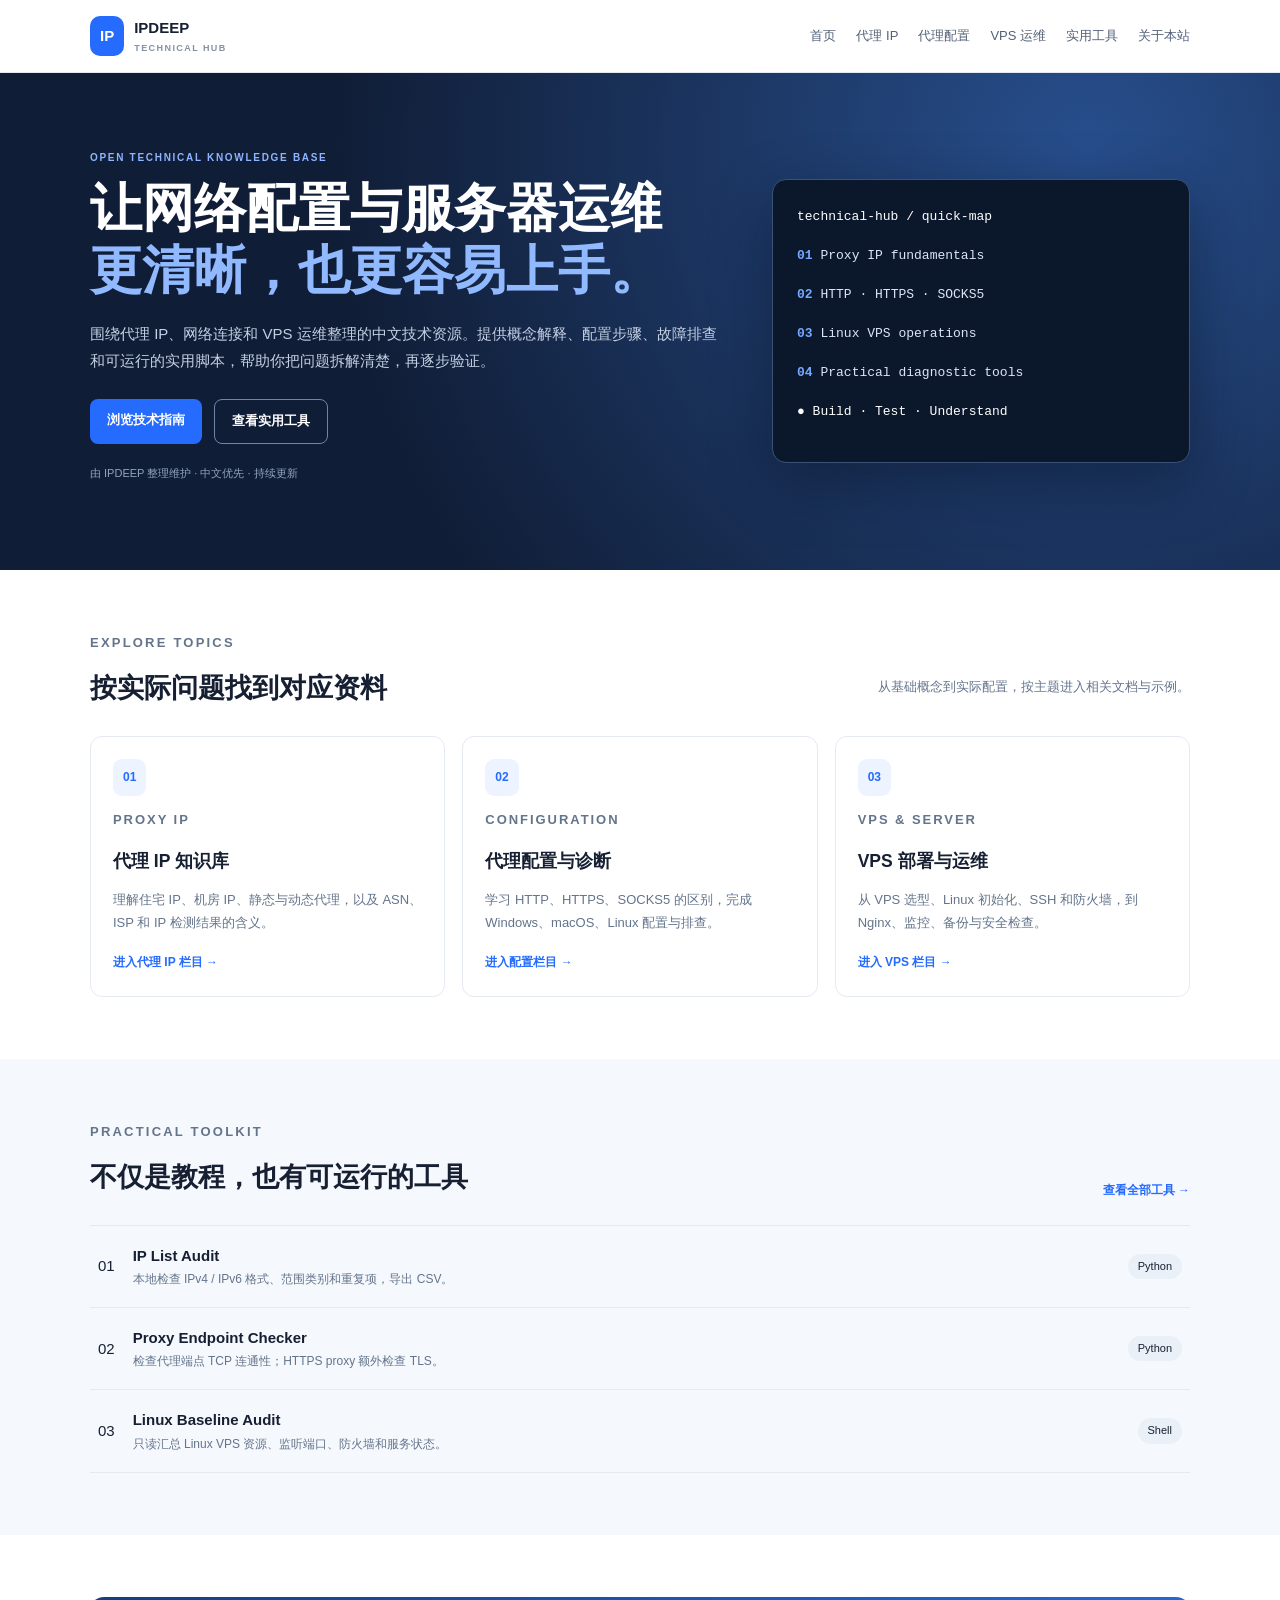
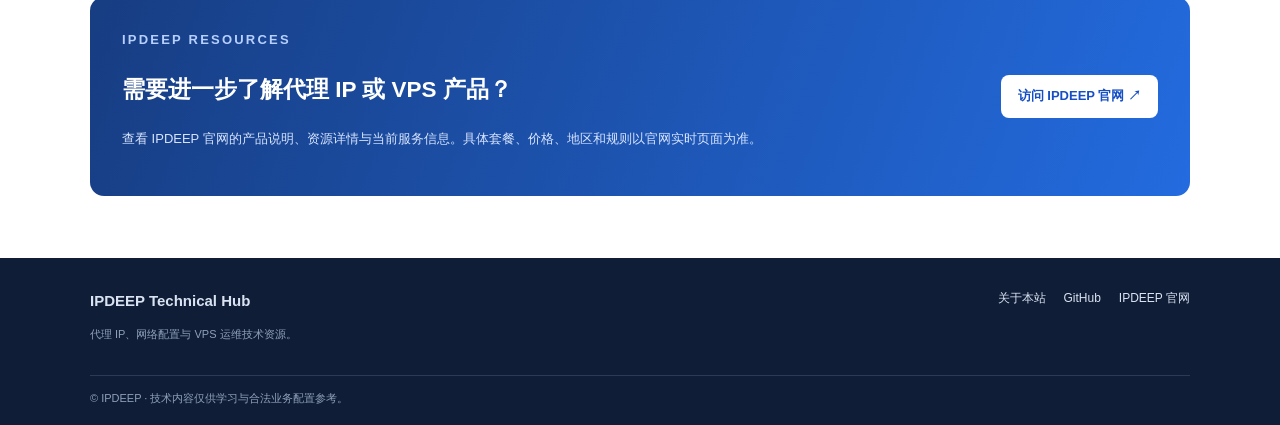
==== site/index.html @ 4a7e1edf "feat(pages): add IPDEEP Technical Hub site/index.html" ====
<!doctype html><html lang="zh-CN"><head><meta charset="utf-8"><meta name="viewport" content="width=device-width,initial-scale=1"><title>IPDEEP Technical Hub｜代理 IP、网络配置与 VPS 技术知识中心</title><meta name="description" content="IPDEEP Technical Hub 汇集住宅代理 IP 基础知识、HTTP/SOCKS5 配置教程、网络诊断工具与 Linux VPS 运维指南。"><meta name="robots" content="index,follow"><link rel="canonical" href="https://ipdeep.github.io/residential-proxy-technical-guide/"><link rel="stylesheet" href="assets/style.css"></head><body><header class="site-header"><div class="container header-inner"><a class="brand" href="index.html"><span class="brand-mark">IP</span><span>IPDEEP <small>TECHNICAL HUB</small></span></a><nav aria-label="主导航"><a href="index.html">首页</a><a href="proxy-ip.html">代理 IP</a><a href="configuration.html">代理配置</a><a href="vps.html">VPS 运维</a><a href="tools.html">实用工具</a><a href="about.html">关于本站</a></nav></div></header><main><section class="hero"><div class="container hero-grid"><div><p class="eyebrow">OPEN TECHNICAL KNOWLEDGE BASE</p><h1>让网络配置与服务器运维<br><span>更清晰，也更容易上手。</span></h1><p class="hero-copy">围绕代理 IP、网络连接和 VPS 运维整理的中文技术资源。提供概念解释、配置步骤、故障排查和可运行的实用脚本，帮助你把问题拆解清楚，再逐步验证。</p><div class="actions"><a class="button primary" href="proxy-ip.html">浏览技术指南</a><a class="button secondary" href="tools.html">查看实用工具</a></div><p class="hero-note">由 IPDEEP 整理维护 · 中文优先 · 持续更新</p></div><div class="terminal"><div>technical-hub / quick-map</div><p><b>01</b> <span>Proxy IP fundamentals</span></p><p><b>02</b> <span>HTTP · HTTPS · SOCKS5</span></p><p><b>03</b> <span>Linux VPS operations</span></p><p><b>04</b> <span>Practical diagnostic tools</span></p><p>● Build · Test · Understand</p></div></div></section><section class="container section"><div class="heading"><div><p class="eyebrow">EXPLORE TOPICS</p><h2>按实际问题找到对应资料</h2></div><p>从基础概念到实际配置，按主题进入相关文档与示例。</p></div><div class="cards"><article class="card"><span class="num">01</span><p class="tag">PROXY IP</p><h3>代理 IP 知识库</h3><p>理解住宅 IP、机房 IP、静态与动态代理，以及 ASN、ISP 和 IP 检测结果的含义。</p><a class="text-link" href="proxy-ip.html">进入代理 IP 栏目 →</a></article><article class="card"><span class="num">02</span><p class="tag">CONFIGURATION</p><h3>代理配置与诊断</h3><p>学习 HTTP、HTTPS、SOCKS5 的区别，完成 Windows、macOS、Linux 配置与排查。</p><a class="text-link" href="configuration.html">进入配置栏目 →</a></article><article class="card"><span class="num">03</span><p class="tag">VPS & SERVER</p><h3>VPS 部署与运维</h3><p>从 VPS 选型、Linux 初始化、SSH 和防火墙，到 Nginx、监控、备份与安全检查。</p><a class="text-link" href="vps.html">进入 VPS 栏目 →</a></article></div></section><section class="soft"><div class="container section"><div class="heading"><div><p class="eyebrow">PRACTICAL TOOLKIT</p><h2>不仅是教程，也有可运行的工具</h2></div><a class="text-link" href="tools.html">查看全部工具 →</a></div><div class="tool-list"><a class="tool-row" href="tools.html#ip-audit"><span>01</span><span><b>IP List Audit</b><small>本地检查 IPv4 / IPv6 格式、范围类别和重复项，导出 CSV。</small></span><span class="tool-type">Python</span></a><a class="tool-row" href="tools.html#proxy-check"><span>02</span><span><b>Proxy Endpoint Checker</b><small>检查代理端点 TCP 连通性；HTTPS proxy 额外检查 TLS。</small></span><span class="tool-type">Python</span></a><a class="tool-row" href="tools.html#vps-audit"><span>03</span><span><b>Linux Baseline Audit</b><small>只读汇总 Linux VPS 资源、监听端口、防火墙和服务状态。</small></span><span class="tool-type">Shell</span></a></div></div></section><section class="container section"><div class="cta"><div><p class="eyebrow">IPDEEP RESOURCES</p><h2>需要进一步了解代理 IP 或 VPS 产品？</h2><p>查看 IPDEEP 官网的产品说明、资源详情与当前服务信息。具体套餐、价格、地区和规则以官网实时页面为准。</p></div><a class="button light" href="https://www.ipdeep.cn/?utm_source=github&utm_medium=referral&utm_campaign=technical_hub&utm_content=home">访问 IPDEEP 官网 ↗</a></div></section></main><footer><div class="container footer-inner"><div><b>IPDEEP Technical Hub</b><p>代理 IP、网络配置与 VPS 运维技术资源。</p></div><div class="footer-nav"><a href="about.html">关于本站</a><a href="https://github.com/IPDEEP">GitHub</a><a href="https://www.ipdeep.cn/">IPDEEP 官网</a></div></div><div class="container copyright">© IPDEEP · 技术内容仅供学习与合法业务配置参考。</div></footer></body></html>
---- site/assets/style.css ----
:root{--ink:#172033;--muted:#64748b;--line:#e5eaf2;--blue:#246bfe;--soft:#f5f8fd;--navy:#101d36}*{box-sizing:border-box}body{margin:0;color:var(--ink);font:15px/1.75 Inter,-apple-system,BlinkMacSystemFont,"Segoe UI","PingFang SC","Microsoft YaHei",sans-serif}a{color:inherit;text-decoration:none}.container{width:min(1100px,calc(100% - 36px));margin:auto}.site-header{border-bottom:1px solid var(--line);background:white}.header-inner{min-height:72px;display:flex;align-items:center;justify-content:space-between;gap:20px}.brand{font-weight:850;display:flex;gap:10px;align-items:center}.brand-mark{background:var(--blue);color:#fff;border-radius:10px;padding:7px 10px}.brand small{display:block;font-size:9px;letter-spacing:.16em;color:#8491a5}.site-header nav{display:flex;gap:20px;flex-wrap:wrap}.site-header nav a{font-size:13px;color:#526078}.site-header nav a:hover{color:var(--blue)}.hero,.page-hero{background:radial-gradient(circle at 85% 15%,#274e8c,#101d36 65%);color:#fff}.hero{padding:76px 0}.hero-grid{display:grid;grid-template-columns:1.2fr .8fr;gap:55px;align-items:center}.eyebrow{font-size:10px;letter-spacing:.17em;font-weight:800;color:var(--blue);margin:0 0 10px}.hero .eyebrow,.page-hero .eyebrow{color:#8eb5ff}.hero h1{font-size:clamp(34px,4.4vw,52px);line-height:1.2;margin:0 0 20px}.hero h1 span{color:#91b9ff}.hero-copy{color:#c4d0e4;max-width:650px}.actions{display:flex;gap:12px;margin-top:25px;flex-wrap:wrap}.button{display:inline-block;border-radius:8px;padding:10px 17px;font-size:13px;font-weight:750}.primary{background:var(--blue);color:white}.secondary{border:1px solid #7085a5;color:#fff}.hero-note{font-size:11px;color:#91a4c0;margin-top:20px}.terminal{background:#0b172b;border:1px solid #3a5275;border-radius:14px;padding:24px;font:13px/2 ui-monospace,monospace;box-shadow:0 20px 60px #07102070}.terminal b{color:#75a8ff}.terminal span{color:#dce6f6}.section{padding:62px 0}.soft{background:var(--soft)}.heading{display:flex;justify-content:space-between;align-items:end;gap:24px;margin-bottom:24px}.heading h2{margin:0;font-size:27px}.heading p{color:var(--muted);font-size:13px;max-width:390px}.cards{display:grid;grid-template-columns:repeat(3,1fr);gap:17px}.card,.resource,.tool{border:1px solid var(--line);border-radius:12px;padding:22px;background:white}.card h3{margin:14px 0 5px}.card p,.resource p,.tool p{color:var(--muted);font-size:13px}.num{color:var(--blue);background:#edf3ff;border-radius:9px;padding:8px 10px;font-size:12px;font-weight:800;display:inline-block}.tag{font-size:10px;color:#8190a7;letter-spacing:.15em;font-weight:800}.text-link{font-size:12px;color:var(--blue);font-weight:750}.tool-list{border-top:1px solid var(--line)}.tool-row{display:flex;align-items:center;gap:18px;padding:17px 8px;border-bottom:1px solid var(--line)}.tool-row>span:nth-child(2){flex:1}.tool-row b,.tool-row small{display:block}.tool-row small{color:var(--muted);font-size:12px}.tool-type{font-size:11px;background:#eaf0f8;padding:3px 10px;border-radius:20px}.cta{background:linear-gradient(110deg,#173d82,#236bdf);color:white;padding:32px;border-radius:14px;display:flex;align-items:center;justify-content:space-between;gap:25px}.cta p{color:#d7e4ff;font-size:13px;max-width:680px}.cta .eyebrow{color:#b7d0ff}.light{background:white;color:#164fc5}footer{background:var(--navy);color:#d9e3f2;padding:30px 0 16px}.footer-inner{display:flex;justify-content:space-between;gap:25px}.footer-inner p,.copyright{color:#8ea0bb;font-size:11px}.footer-nav{display:flex;gap:18px;font-size:12px}.copyright{border-top:1px solid #293b59;padding-top:13px;margin-top:20px}.page-hero{padding:48px 0}.page-hero h1{font-size:34px;margin:0 0 8px}.page-hero p{color:#c4d0e4;max-width:780px}.content-grid{display:grid;grid-template-columns:minmax(0,1fr) 260px;gap:35px}.content h2{font-size:22px;margin:30px 0 10px}.content h2:first-child{margin-top:0}.content p,.content li{font-size:14px;color:#536177}.content ul{padding-left:20px}.resource-list{display:grid;gap:12px}.resource b{font-size:14px}.resource a{font-size:12px;color:var(--blue);font-weight:750}.side{background:var(--soft);border:1px solid var(--line);border-radius:10px;padding:18px;align-self:start}.side p,.side li{font-size:12px;color:var(--muted)}.notice{background:#fff8e8;border:1px solid #f2dfb7;color:#765b25;border-radius:8px;padding:13px;font-size:12px;margin:16px 0}.tool{margin-bottom:15px}.tool h2{margin:0 0 6px;font-size:19px}.code{display:block;background:#101d36;color:#e2eaf7;padding:12px 14px;border-radius:8px;overflow:auto;font:12px/1.7 ui-monospace,monospace}.pill{display:inline-block;background:#edf3ff;color:#2862cb;padding:3px 9px;border-radius:20px;font-size:10px}@media(max-width:780px){.header-inner{align-items:flex-start;flex-direction:column;padding:13px 0}.site-header nav{gap:14px}.hero-grid,.content-grid{grid-template-columns:1fr}.hero{padding:52px 0}.cards{grid-template-columns:1fr}.heading{align-items:flex-start;flex-direction:column}.cta,.footer-inner{align-items:flex-start;flex-direction:column}.tool-row{gap:10px}.tool-type{display:none}}
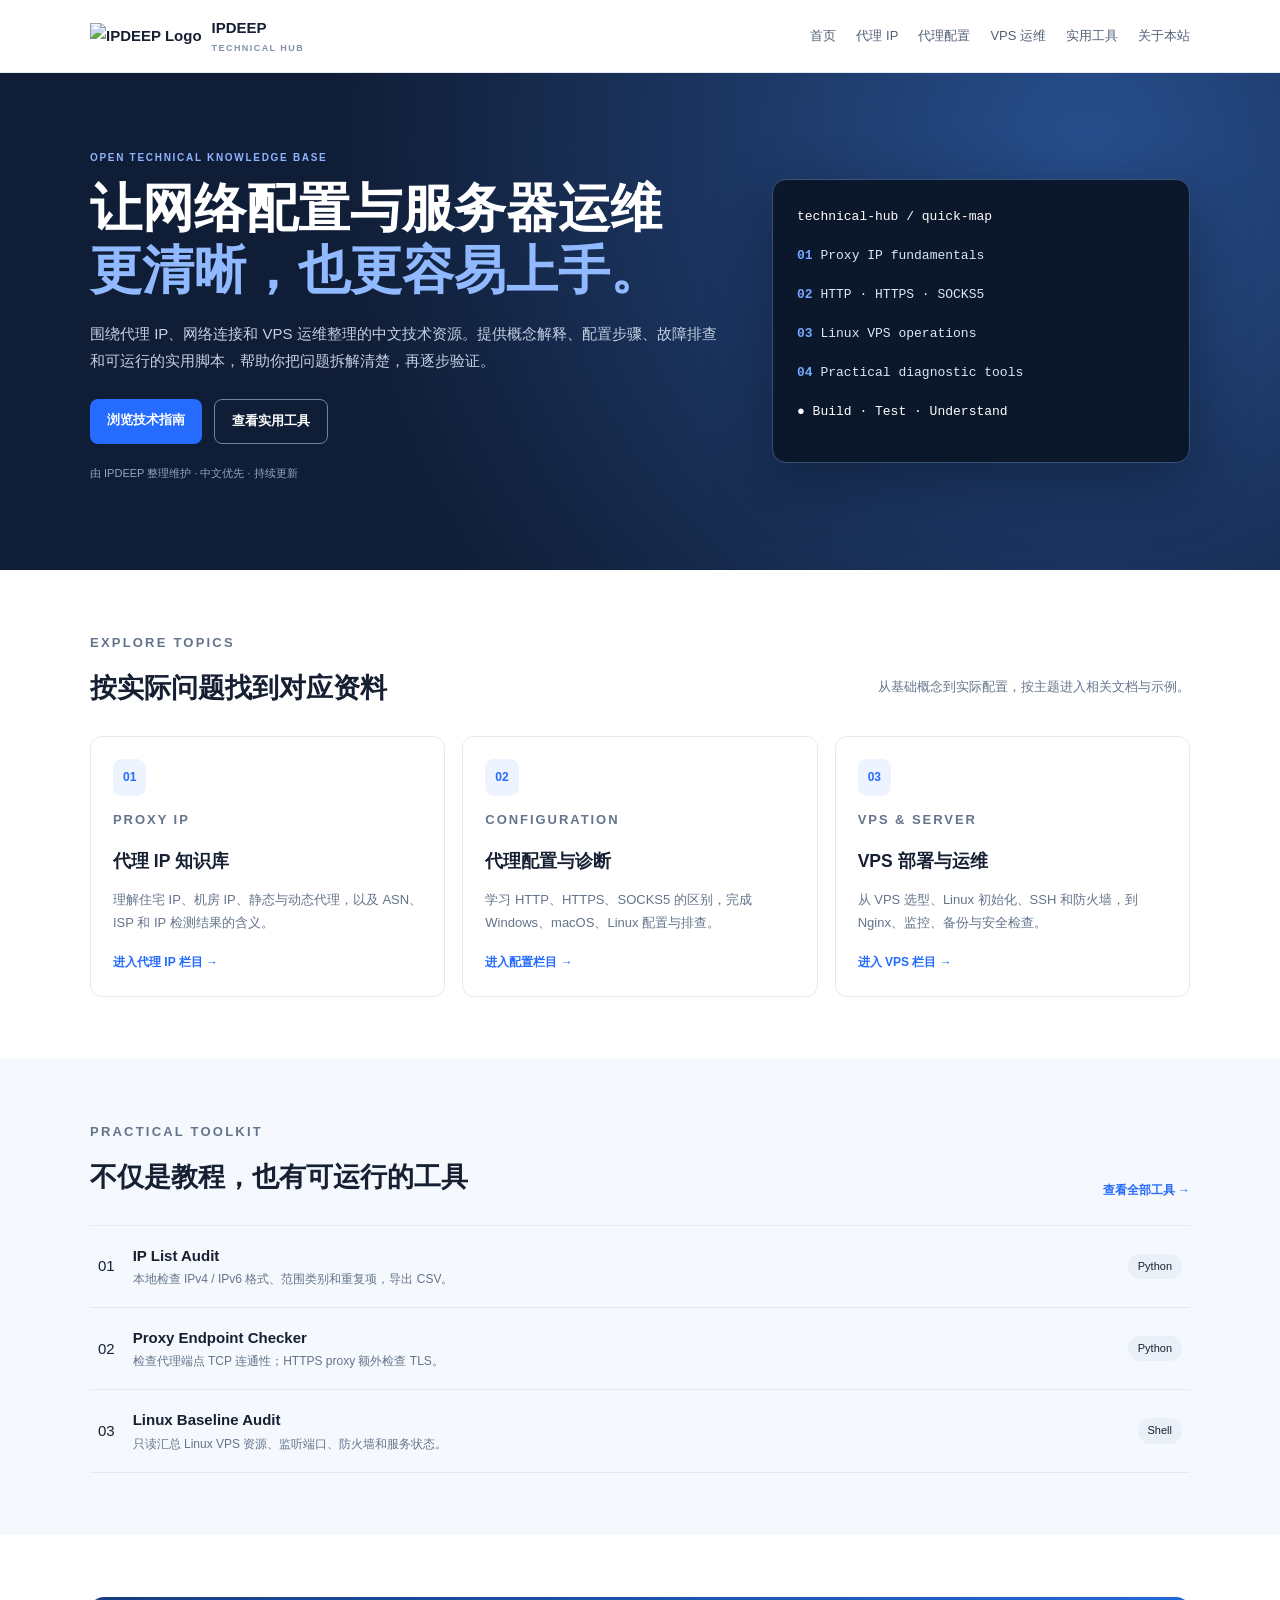
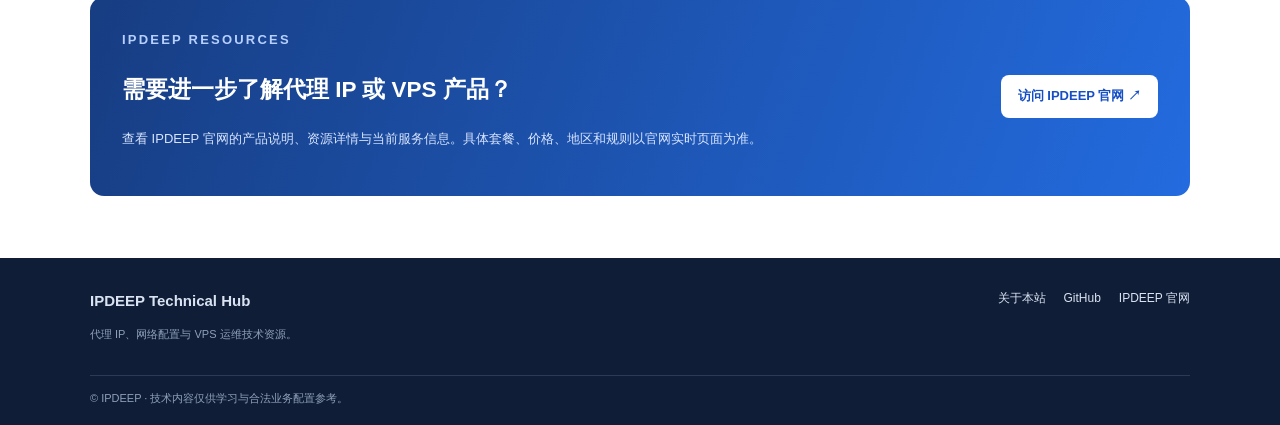
==== commit d3a340ac: "Update index.html" ====
--- a/site/index.html
+++ b/site/index.html
@@ -1 +1 @@
-<!doctype html><html lang="zh-CN"><head><meta charset="utf-8"><meta name="viewport" content="width=device-width,initial-scale=1"><title>IPDEEP Technical Hub｜代理 IP、网络配置与 VPS 技术知识中心</title><meta name="description" content="IPDEEP Technical Hub 汇集住宅代理 IP 基础知识、HTTP/SOCKS5 配置教程、网络诊断工具与 Linux VPS 运维指南。"><meta name="robots" content="index,follow"><link rel="canonical" href="https://ipdeep.github.io/residential-proxy-technical-guide/"><link rel="stylesheet" href="assets/style.css"></head><body><header class="site-header"><div class="container header-inner"><a class="brand" href="index.html"><span class="brand-mark">IP</span><span>IPDEEP <small>TECHNICAL HUB</small></span></a><nav aria-label="主导航"><a href="index.html">首页</a><a href="proxy-ip.html">代理 IP</a><a href="configuration.html">代理配置</a><a href="vps.html">VPS 运维</a><a href="tools.html">实用工具</a><a href="about.html">关于本站</a></nav></div></header><main><section class="hero"><div class="container hero-grid"><div><p class="eyebrow">OPEN TECHNICAL KNOWLEDGE BASE</p><h1>让网络配置与服务器运维<br><span>更清晰，也更容易上手。</span></h1><p class="hero-copy">围绕代理 IP、网络连接和 VPS 运维整理的中文技术资源。提供概念解释、配置步骤、故障排查和可运行的实用脚本，帮助你把问题拆解清楚，再逐步验证。</p><div class="actions"><a class="button primary" href="proxy-ip.html">浏览技术指南</a><a class="button secondary" href="tools.html">查看实用工具</a></div><p class="hero-note">由 IPDEEP 整理维护 · 中文优先 · 持续更新</p></div><div class="terminal"><div>technical-hub / quick-map</div><p><b>01</b> <span>Proxy IP fundamentals</span></p><p><b>02</b> <span>HTTP · HTTPS · SOCKS5</span></p><p><b>03</b> <span>Linux VPS operations</span></p><p><b>04</b> <span>Practical diagnostic tools</span></p><p>● Build · Test · Understand</p></div></div></section><section class="container section"><div class="heading"><div><p class="eyebrow">EXPLORE TOPICS</p><h2>按实际问题找到对应资料</h2></div><p>从基础概念到实际配置，按主题进入相关文档与示例。</p></div><div class="cards"><article class="card"><span class="num">01</span><p class="tag">PROXY IP</p><h3>代理 IP 知识库</h3><p>理解住宅 IP、机房 IP、静态与动态代理，以及 ASN、ISP 和 IP 检测结果的含义。</p><a class="text-link" href="proxy-ip.html">进入代理 IP 栏目 →</a></article><article class="card"><span class="num">02</span><p class="tag">CONFIGURATION</p><h3>代理配置与诊断</h3><p>学习 HTTP、HTTPS、SOCKS5 的区别，完成 Windows、macOS、Linux 配置与排查。</p><a class="text-link" href="configuration.html">进入配置栏目 →</a></article><article class="card"><span class="num">03</span><p class="tag">VPS & SERVER</p><h3>VPS 部署与运维</h3><p>从 VPS 选型、Linux 初始化、SSH 和防火墙，到 Nginx、监控、备份与安全检查。</p><a class="text-link" href="vps.html">进入 VPS 栏目 →</a></article></div></section><section class="soft"><div class="container section"><div class="heading"><div><p class="eyebrow">PRACTICAL TOOLKIT</p><h2>不仅是教程，也有可运行的工具</h2></div><a class="text-link" href="tools.html">查看全部工具 →</a></div><div class="tool-list"><a class="tool-row" href="tools.html#ip-audit"><span>01</span><span><b>IP List Audit</b><small>本地检查 IPv4 / IPv6 格式、范围类别和重复项，导出 CSV。</small></span><span class="tool-type">Python</span></a><a class="tool-row" href="tools.html#proxy-check"><span>02</span><span><b>Proxy Endpoint Checker</b><small>检查代理端点 TCP 连通性；HTTPS proxy 额外检查 TLS。</small></span><span class="tool-type">Python</span></a><a class="tool-row" href="tools.html#vps-audit"><span>03</span><span><b>Linux Baseline Audit</b><small>只读汇总 Linux VPS 资源、监听端口、防火墙和服务状态。</small></span><span class="tool-type">Shell</span></a></div></div></section><section class="container section"><div class="cta"><div><p class="eyebrow">IPDEEP RESOURCES</p><h2>需要进一步了解代理 IP 或 VPS 产品？</h2><p>查看 IPDEEP 官网的产品说明、资源详情与当前服务信息。具体套餐、价格、地区和规则以官网实时页面为准。</p></div><a class="button light" href="https://www.ipdeep.cn/?utm_source=github&utm_medium=referral&utm_campaign=technical_hub&utm_content=home">访问 IPDEEP 官网 ↗</a></div></section></main><footer><div class="container footer-inner"><div><b>IPDEEP Technical Hub</b><p>代理 IP、网络配置与 VPS 运维技术资源。</p></div><div class="footer-nav"><a href="about.html">关于本站</a><a href="https://github.com/IPDEEP">GitHub</a><a href="https://www.ipdeep.cn/">IPDEEP 官网</a></div></div><div class="container copyright">© IPDEEP · 技术内容仅供学习与合法业务配置参考。</div></footer></body></html>+<!doctype html><html lang="zh-CN"><head><meta charset="utf-8"><meta name="viewport" content="width=device-width,initial-scale=1"><title>IPDEEP Technical Hub｜代理 IP、网络配置与 VPS 技术知识中心</title><meta name="description" content="IPDEEP Technical Hub 汇集住宅代理 IP 基础知识、HTTP/SOCKS5 配置教程、网络诊断工具与 Linux VPS 运维指南。"><meta name="robots" content="index,follow"><meta name="google-site-verification" content="ZJVlQtAeq_1U7q-8bsJB5YxWy-PZSalnBCgmgAnpC2E" /><link rel="canonical" href="https://ipdeep.github.io/residential-proxy-technical-guide/"><link rel="stylesheet" href="assets/style.css"></head><body><header class="site-header"><div class="container header-inner"><a class="brand" href="index.html"><img src="site/assets/200x200.png" alt="IPDEEP Logo" class="site-logo"><span>IPDEEP <small>TECHNICAL HUB</small></span></a><nav aria-label="主导航"><a href="index.html">首页</a><a href="proxy-ip.html">代理 IP</a><a href="configuration.html">代理配置</a><a href="vps.html">VPS 运维</a><a href="tools.html">实用工具</a><a href="about.html">关于本站</a></nav></div></header><main><section class="hero"><div class="container hero-grid"><div><p class="eyebrow">OPEN TECHNICAL KNOWLEDGE BASE</p><h1>让网络配置与服务器运维<br><span>更清晰，也更容易上手。</span></h1><p class="hero-copy">围绕代理 IP、网络连接和 VPS 运维整理的中文技术资源。提供概念解释、配置步骤、故障排查和可运行的实用脚本，帮助你把问题拆解清楚，再逐步验证。</p><div class="actions"><a class="button primary" href="proxy-ip.html">浏览技术指南</a><a class="button secondary" href="tools.html">查看实用工具</a></div><p class="hero-note">由 IPDEEP 整理维护 · 中文优先 · 持续更新</p></div><div class="terminal"><div>technical-hub / quick-map</div><p><b>01</b> <span>Proxy IP fundamentals</span></p><p><b>02</b> <span>HTTP · HTTPS · SOCKS5</span></p><p><b>03</b> <span>Linux VPS operations</span></p><p><b>04</b> <span>Practical diagnostic tools</span></p><p>● Build · Test · Understand</p></div></div></section><section class="container section"><div class="heading"><div><p class="eyebrow">EXPLORE TOPICS</p><h2>按实际问题找到对应资料</h2></div><p>从基础概念到实际配置，按主题进入相关文档与示例。</p></div><div class="cards"><article class="card"><span class="num">01</span><p class="tag">PROXY IP</p><h3>代理 IP 知识库</h3><p>理解住宅 IP、机房 IP、静态与动态代理，以及 ASN、ISP 和 IP 检测结果的含义。</p><a class="text-link" href="proxy-ip.html">进入代理 IP 栏目 →</a></article><article class="card"><span class="num">02</span><p class="tag">CONFIGURATION</p><h3>代理配置与诊断</h3><p>学习 HTTP、HTTPS、SOCKS5 的区别，完成 Windows、macOS、Linux 配置与排查。</p><a class="text-link" href="configuration.html">进入配置栏目 →</a></article><article class="card"><span class="num">03</span><p class="tag">VPS & SERVER</p><h3>VPS 部署与运维</h3><p>从 VPS 选型、Linux 初始化、SSH 和防火墙，到 Nginx、监控、备份与安全检查。</p><a class="text-link" href="vps.html">进入 VPS 栏目 →</a></article></div></section><section class="soft"><div class="container section"><div class="heading"><div><p class="eyebrow">PRACTICAL TOOLKIT</p><h2>不仅是教程，也有可运行的工具</h2></div><a class="text-link" href="tools.html">查看全部工具 →</a></div><div class="tool-list"><a class="tool-row" href="tools.html#ip-audit"><span>01</span><span><b>IP List Audit</b><small>本地检查 IPv4 / IPv6 格式、范围类别和重复项，导出 CSV。</small></span><span class="tool-type">Python</span></a><a class="tool-row" href="tools.html#proxy-check"><span>02</span><span><b>Proxy Endpoint Checker</b><small>检查代理端点 TCP 连通性；HTTPS proxy 额外检查 TLS。</small></span><span class="tool-type">Python</span></a><a class="tool-row" href="tools.html#vps-audit"><span>03</span><span><b>Linux Baseline Audit</b><small>只读汇总 Linux VPS 资源、监听端口、防火墙和服务状态。</small></span><span class="tool-type">Shell</span></a></div></div></section><section class="container section"><div class="cta"><div><p class="eyebrow">IPDEEP RESOURCES</p><h2>需要进一步了解代理 IP 或 VPS 产品？</h2><p>查看 IPDEEP 官网的产品说明、资源详情与当前服务信息。具体套餐、价格、地区和规则以官网实时页面为准。</p></div><a class="button light" href="https://www.ipdeep.cn/?utm_source=github&utm_medium=referral&utm_campaign=technical_hub&utm_content=home">访问 IPDEEP 官网 ↗</a></div></section></main><footer><div class="container footer-inner"><div><b>IPDEEP Technical Hub</b><p>代理 IP、网络配置与 VPS 运维技术资源。</p></div><div class="footer-nav"><a href="about.html">关于本站</a><a href="https://github.com/IPDEEP">GitHub</a><a href="https://www.ipdeep.cn/">IPDEEP 官网</a></div></div><div class="container copyright">© IPDEEP · 技术内容仅供学习与合法业务配置参考。</div></footer></body></html>
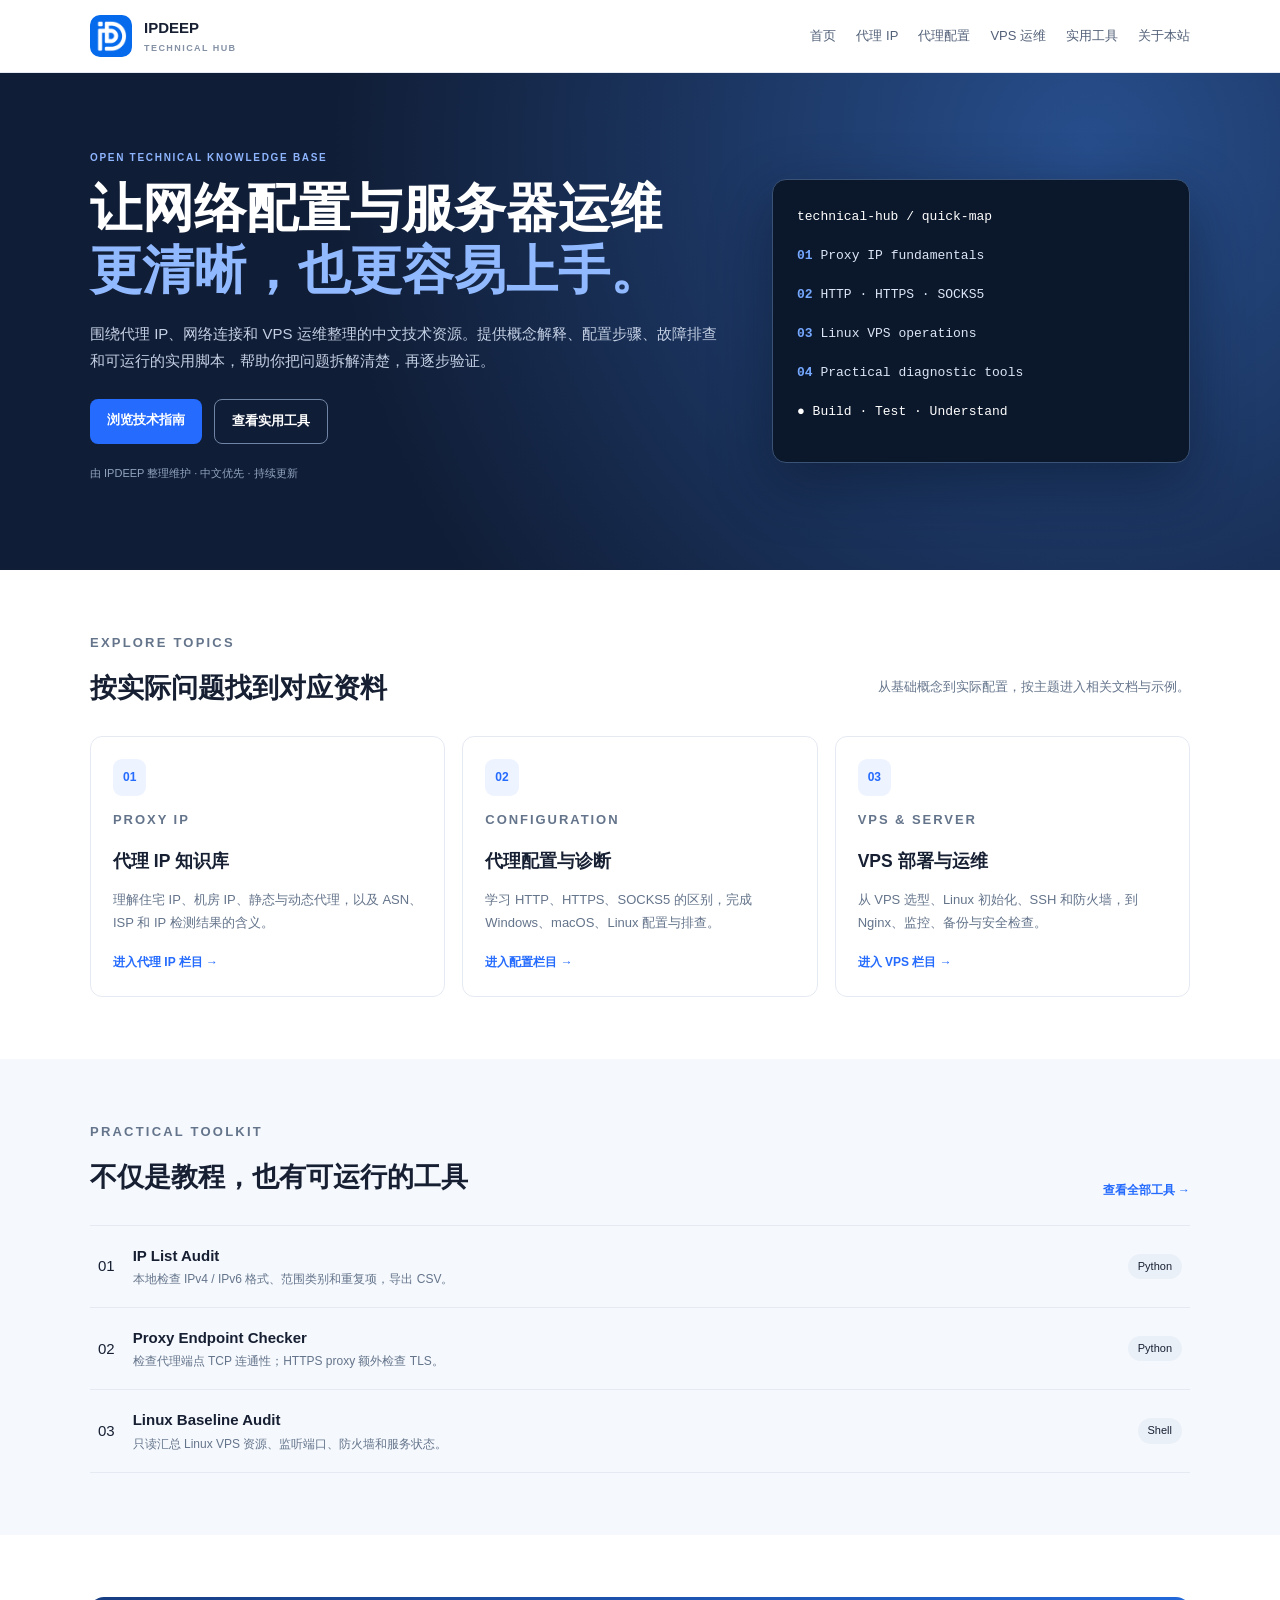
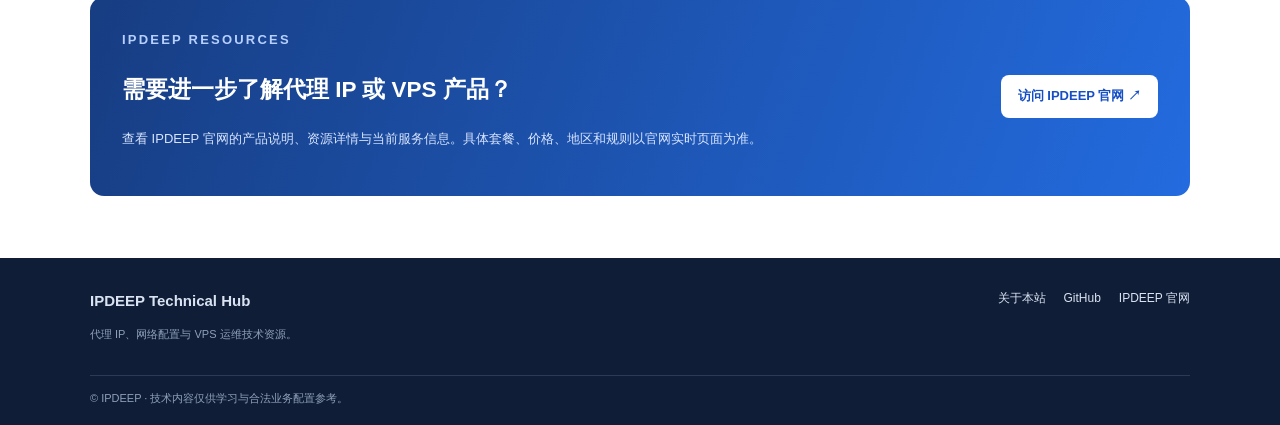
==== commit e76941b5: "Update index.html" ====
--- a/site/index.html
+++ b/site/index.html
@@ -1 +1 @@
-<!doctype html><html lang="zh-CN"><head><meta charset="utf-8"><meta name="viewport" content="width=device-width,initial-scale=1"><title>IPDEEP Technical Hub｜代理 IP、网络配置与 VPS 技术知识中心</title><meta name="description" content="IPDEEP Technical Hub 汇集住宅代理 IP 基础知识、HTTP/SOCKS5 配置教程、网络诊断工具与 Linux VPS 运维指南。"><meta name="robots" content="index,follow"><meta name="google-site-verification" content="ZJVlQtAeq_1U7q-8bsJB5YxWy-PZSalnBCgmgAnpC2E" /><link rel="canonical" href="https://ipdeep.github.io/residential-proxy-technical-guide/"><link rel="stylesheet" href="assets/style.css"></head><body><header class="site-header"><div class="container header-inner"><a class="brand" href="index.html"><img src="site/assets/200x200.png" alt="IPDEEP Logo" class="site-logo"><span>IPDEEP <small>TECHNICAL HUB</small></span></a><nav aria-label="主导航"><a href="index.html">首页</a><a href="proxy-ip.html">代理 IP</a><a href="configuration.html">代理配置</a><a href="vps.html">VPS 运维</a><a href="tools.html">实用工具</a><a href="about.html">关于本站</a></nav></div></header><main><section class="hero"><div class="container hero-grid"><div><p class="eyebrow">OPEN TECHNICAL KNOWLEDGE BASE</p><h1>让网络配置与服务器运维<br><span>更清晰，也更容易上手。</span></h1><p class="hero-copy">围绕代理 IP、网络连接和 VPS 运维整理的中文技术资源。提供概念解释、配置步骤、故障排查和可运行的实用脚本，帮助你把问题拆解清楚，再逐步验证。</p><div class="actions"><a class="button primary" href="proxy-ip.html">浏览技术指南</a><a class="button secondary" href="tools.html">查看实用工具</a></div><p class="hero-note">由 IPDEEP 整理维护 · 中文优先 · 持续更新</p></div><div class="terminal"><div>technical-hub / quick-map</div><p><b>01</b> <span>Proxy IP fundamentals</span></p><p><b>02</b> <span>HTTP · HTTPS · SOCKS5</span></p><p><b>03</b> <span>Linux VPS operations</span></p><p><b>04</b> <span>Practical diagnostic tools</span></p><p>● Build · Test · Understand</p></div></div></section><section class="container section"><div class="heading"><div><p class="eyebrow">EXPLORE TOPICS</p><h2>按实际问题找到对应资料</h2></div><p>从基础概念到实际配置，按主题进入相关文档与示例。</p></div><div class="cards"><article class="card"><span class="num">01</span><p class="tag">PROXY IP</p><h3>代理 IP 知识库</h3><p>理解住宅 IP、机房 IP、静态与动态代理，以及 ASN、ISP 和 IP 检测结果的含义。</p><a class="text-link" href="proxy-ip.html">进入代理 IP 栏目 →</a></article><article class="card"><span class="num">02</span><p class="tag">CONFIGURATION</p><h3>代理配置与诊断</h3><p>学习 HTTP、HTTPS、SOCKS5 的区别，完成 Windows、macOS、Linux 配置与排查。</p><a class="text-link" href="configuration.html">进入配置栏目 →</a></article><article class="card"><span class="num">03</span><p class="tag">VPS & SERVER</p><h3>VPS 部署与运维</h3><p>从 VPS 选型、Linux 初始化、SSH 和防火墙，到 Nginx、监控、备份与安全检查。</p><a class="text-link" href="vps.html">进入 VPS 栏目 →</a></article></div></section><section class="soft"><div class="container section"><div class="heading"><div><p class="eyebrow">PRACTICAL TOOLKIT</p><h2>不仅是教程，也有可运行的工具</h2></div><a class="text-link" href="tools.html">查看全部工具 →</a></div><div class="tool-list"><a class="tool-row" href="tools.html#ip-audit"><span>01</span><span><b>IP List Audit</b><small>本地检查 IPv4 / IPv6 格式、范围类别和重复项，导出 CSV。</small></span><span class="tool-type">Python</span></a><a class="tool-row" href="tools.html#proxy-check"><span>02</span><span><b>Proxy Endpoint Checker</b><small>检查代理端点 TCP 连通性；HTTPS proxy 额外检查 TLS。</small></span><span class="tool-type">Python</span></a><a class="tool-row" href="tools.html#vps-audit"><span>03</span><span><b>Linux Baseline Audit</b><small>只读汇总 Linux VPS 资源、监听端口、防火墙和服务状态。</small></span><span class="tool-type">Shell</span></a></div></div></section><section class="container section"><div class="cta"><div><p class="eyebrow">IPDEEP RESOURCES</p><h2>需要进一步了解代理 IP 或 VPS 产品？</h2><p>查看 IPDEEP 官网的产品说明、资源详情与当前服务信息。具体套餐、价格、地区和规则以官网实时页面为准。</p></div><a class="button light" href="https://www.ipdeep.cn/?utm_source=github&utm_medium=referral&utm_campaign=technical_hub&utm_content=home">访问 IPDEEP 官网 ↗</a></div></section></main><footer><div class="container footer-inner"><div><b>IPDEEP Technical Hub</b><p>代理 IP、网络配置与 VPS 运维技术资源。</p></div><div class="footer-nav"><a href="about.html">关于本站</a><a href="https://github.com/IPDEEP">GitHub</a><a href="https://www.ipdeep.cn/">IPDEEP 官网</a></div></div><div class="container copyright">© IPDEEP · 技术内容仅供学习与合法业务配置参考。</div></footer></body></html>
+<!doctype html><html lang="zh-CN"><head><meta charset="utf-8"><meta name="viewport" content="width=device-width,initial-scale=1"><title>IPDEEP Technical Hub｜代理 IP、网络配置与 VPS 技术知识中心</title><meta name="description" content="IPDEEP Technical Hub 汇集住宅代理 IP 基础知识、HTTP/SOCKS5 配置教程、网络诊断工具与 Linux VPS 运维指南。"><meta name="robots" content="index,follow"><meta name="google-site-verification" content="ZJVlQtAeq_1U7q-8bsJB5YxWy-PZSalnBCgmgAnpC2E" /><link rel="canonical" href="https://ipdeep.github.io/residential-proxy-technical-guide/"><link rel="stylesheet" href="assets/style.css"></head><body><header class="site-header"><div class="container header-inner"><a class="brand" href="index.html"><img src="assets/200x200.png" alt="IPDEEP Logo" class="site-logo"><span>IPDEEP <small>TECHNICAL HUB</small></span></a><nav aria-label="主导航"><a href="index.html">首页</a><a href="proxy-ip.html">代理 IP</a><a href="configuration.html">代理配置</a><a href="vps.html">VPS 运维</a><a href="tools.html">实用工具</a><a href="about.html">关于本站</a></nav></div></header><main><section class="hero"><div class="container hero-grid"><div><p class="eyebrow">OPEN TECHNICAL KNOWLEDGE BASE</p><h1>让网络配置与服务器运维<br><span>更清晰，也更容易上手。</span></h1><p class="hero-copy">围绕代理 IP、网络连接和 VPS 运维整理的中文技术资源。提供概念解释、配置步骤、故障排查和可运行的实用脚本，帮助你把问题拆解清楚，再逐步验证。</p><div class="actions"><a class="button primary" href="proxy-ip.html">浏览技术指南</a><a class="button secondary" href="tools.html">查看实用工具</a></div><p class="hero-note">由 IPDEEP 整理维护 · 中文优先 · 持续更新</p></div><div class="terminal"><div>technical-hub / quick-map</div><p><b>01</b> <span>Proxy IP fundamentals</span></p><p><b>02</b> <span>HTTP · HTTPS · SOCKS5</span></p><p><b>03</b> <span>Linux VPS operations</span></p><p><b>04</b> <span>Practical diagnostic tools</span></p><p>● Build · Test · Understand</p></div></div></section><section class="container section"><div class="heading"><div><p class="eyebrow">EXPLORE TOPICS</p><h2>按实际问题找到对应资料</h2></div><p>从基础概念到实际配置，按主题进入相关文档与示例。</p></div><div class="cards"><article class="card"><span class="num">01</span><p class="tag">PROXY IP</p><h3>代理 IP 知识库</h3><p>理解住宅 IP、机房 IP、静态与动态代理，以及 ASN、ISP 和 IP 检测结果的含义。</p><a class="text-link" href="proxy-ip.html">进入代理 IP 栏目 →</a></article><article class="card"><span class="num">02</span><p class="tag">CONFIGURATION</p><h3>代理配置与诊断</h3><p>学习 HTTP、HTTPS、SOCKS5 的区别，完成 Windows、macOS、Linux 配置与排查。</p><a class="text-link" href="configuration.html">进入配置栏目 →</a></article><article class="card"><span class="num">03</span><p class="tag">VPS & SERVER</p><h3>VPS 部署与运维</h3><p>从 VPS 选型、Linux 初始化、SSH 和防火墙，到 Nginx、监控、备份与安全检查。</p><a class="text-link" href="vps.html">进入 VPS 栏目 →</a></article></div></section><section class="soft"><div class="container section"><div class="heading"><div><p class="eyebrow">PRACTICAL TOOLKIT</p><h2>不仅是教程，也有可运行的工具</h2></div><a class="text-link" href="tools.html">查看全部工具 →</a></div><div class="tool-list"><a class="tool-row" href="tools.html#ip-audit"><span>01</span><span><b>IP List Audit</b><small>本地检查 IPv4 / IPv6 格式、范围类别和重复项，导出 CSV。</small></span><span class="tool-type">Python</span></a><a class="tool-row" href="tools.html#proxy-check"><span>02</span><span><b>Proxy Endpoint Checker</b><small>检查代理端点 TCP 连通性；HTTPS proxy 额外检查 TLS。</small></span><span class="tool-type">Python</span></a><a class="tool-row" href="tools.html#vps-audit"><span>03</span><span><b>Linux Baseline Audit</b><small>只读汇总 Linux VPS 资源、监听端口、防火墙和服务状态。</small></span><span class="tool-type">Shell</span></a></div></div></section><section class="container section"><div class="cta"><div><p class="eyebrow">IPDEEP RESOURCES</p><h2>需要进一步了解代理 IP 或 VPS 产品？</h2><p>查看 IPDEEP 官网的产品说明、资源详情与当前服务信息。具体套餐、价格、地区和规则以官网实时页面为准。</p></div><a class="button light" href="https://www.ipdeep.cn/?utm_source=github&utm_medium=referral&utm_campaign=technical_hub&utm_content=home">访问 IPDEEP 官网 ↗</a></div></section></main><footer><div class="container footer-inner"><div><b>IPDEEP Technical Hub</b><p>代理 IP、网络配置与 VPS 运维技术资源。</p></div><div class="footer-nav"><a href="about.html">关于本站</a><a href="https://github.com/IPDEEP">GitHub</a><a href="https://www.ipdeep.cn/">IPDEEP 官网</a></div></div><div class="container copyright">© IPDEEP · 技术内容仅供学习与合法业务配置参考。</div></footer></body></html>
--- a/site/assets/style.css
+++ b/site/assets/style.css
@@ -1 +1,17 @@
-:root{--ink:#172033;--muted:#64748b;--line:#e5eaf2;--blue:#246bfe;--soft:#f5f8fd;--navy:#101d36}*{box-sizing:border-box}body{margin:0;color:var(--ink);font:15px/1.75 Inter,-apple-system,BlinkMacSystemFont,"Segoe UI","PingFang SC","Microsoft YaHei",sans-serif}a{color:inherit;text-decoration:none}.container{width:min(1100px,calc(100% - 36px));margin:auto}.site-header{border-bottom:1px solid var(--line);background:white}.header-inner{min-height:72px;display:flex;align-items:center;justify-content:space-between;gap:20px}.brand{font-weight:850;display:flex;gap:10px;align-items:center}.brand-mark{background:var(--blue);color:#fff;border-radius:10px;padding:7px 10px}.brand small{display:block;font-size:9px;letter-spacing:.16em;color:#8491a5}.site-header nav{display:flex;gap:20px;flex-wrap:wrap}.site-header nav a{font-size:13px;color:#526078}.site-header nav a:hover{color:var(--blue)}.hero,.page-hero{background:radial-gradient(circle at 85% 15%,#274e8c,#101d36 65%);color:#fff}.hero{padding:76px 0}.hero-grid{display:grid;grid-template-columns:1.2fr .8fr;gap:55px;align-items:center}.eyebrow{font-size:10px;letter-spacing:.17em;font-weight:800;color:var(--blue);margin:0 0 10px}.hero .eyebrow,.page-hero .eyebrow{color:#8eb5ff}.hero h1{font-size:clamp(34px,4.4vw,52px);line-height:1.2;margin:0 0 20px}.hero h1 span{color:#91b9ff}.hero-copy{color:#c4d0e4;max-width:650px}.actions{display:flex;gap:12px;margin-top:25px;flex-wrap:wrap}.button{display:inline-block;border-radius:8px;padding:10px 17px;font-size:13px;font-weight:750}.primary{background:var(--blue);color:white}.secondary{border:1px solid #7085a5;color:#fff}.hero-note{font-size:11px;color:#91a4c0;margin-top:20px}.terminal{background:#0b172b;border:1px solid #3a5275;border-radius:14px;padding:24px;font:13px/2 ui-monospace,monospace;box-shadow:0 20px 60px #07102070}.terminal b{color:#75a8ff}.terminal span{color:#dce6f6}.section{padding:62px 0}.soft{background:var(--soft)}.heading{display:flex;justify-content:space-between;align-items:end;gap:24px;margin-bottom:24px}.heading h2{margin:0;font-size:27px}.heading p{color:var(--muted);font-size:13px;max-width:390px}.cards{display:grid;grid-template-columns:repeat(3,1fr);gap:17px}.card,.resource,.tool{border:1px solid var(--line);border-radius:12px;padding:22px;background:white}.card h3{margin:14px 0 5px}.card p,.resource p,.tool p{color:var(--muted);font-size:13px}.num{color:var(--blue);background:#edf3ff;border-radius:9px;padding:8px 10px;font-size:12px;font-weight:800;display:inline-block}.tag{font-size:10px;color:#8190a7;letter-spacing:.15em;font-weight:800}.text-link{font-size:12px;color:var(--blue);font-weight:750}.tool-list{border-top:1px solid var(--line)}.tool-row{display:flex;align-items:center;gap:18px;padding:17px 8px;border-bottom:1px solid var(--line)}.tool-row>span:nth-child(2){flex:1}.tool-row b,.tool-row small{display:block}.tool-row small{color:var(--muted);font-size:12px}.tool-type{font-size:11px;background:#eaf0f8;padding:3px 10px;border-radius:20px}.cta{background:linear-gradient(110deg,#173d82,#236bdf);color:white;padding:32px;border-radius:14px;display:flex;align-items:center;justify-content:space-between;gap:25px}.cta p{color:#d7e4ff;font-size:13px;max-width:680px}.cta .eyebrow{color:#b7d0ff}.light{background:white;color:#164fc5}footer{background:var(--navy);color:#d9e3f2;padding:30px 0 16px}.footer-inner{display:flex;justify-content:space-between;gap:25px}.footer-inner p,.copyright{color:#8ea0bb;font-size:11px}.footer-nav{display:flex;gap:18px;font-size:12px}.copyright{border-top:1px solid #293b59;padding-top:13px;margin-top:20px}.page-hero{padding:48px 0}.page-hero h1{font-size:34px;margin:0 0 8px}.page-hero p{color:#c4d0e4;max-width:780px}.content-grid{display:grid;grid-template-columns:minmax(0,1fr) 260px;gap:35px}.content h2{font-size:22px;margin:30px 0 10px}.content h2:first-child{margin-top:0}.content p,.content li{font-size:14px;color:#536177}.content ul{padding-left:20px}.resource-list{display:grid;gap:12px}.resource b{font-size:14px}.resource a{font-size:12px;color:var(--blue);font-weight:750}.side{background:var(--soft);border:1px solid var(--line);border-radius:10px;padding:18px;align-self:start}.side p,.side li{font-size:12px;color:var(--muted)}.notice{background:#fff8e8;border:1px solid #f2dfb7;color:#765b25;border-radius:8px;padding:13px;font-size:12px;margin:16px 0}.tool{margin-bottom:15px}.tool h2{margin:0 0 6px;font-size:19px}.code{display:block;background:#101d36;color:#e2eaf7;padding:12px 14px;border-radius:8px;overflow:auto;font:12px/1.7 ui-monospace,monospace}.pill{display:inline-block;background:#edf3ff;color:#2862cb;padding:3px 9px;border-radius:20px;font-size:10px}@media(max-width:780px){.header-inner{align-items:flex-start;flex-direction:column;padding:13px 0}.site-header nav{gap:14px}.hero-grid,.content-grid{grid-template-columns:1fr}.hero{padding:52px 0}.cards{grid-template-columns:1fr}.heading{align-items:flex-start;flex-direction:column}.cta,.footer-inner{align-items:flex-start;flex-direction:column}.tool-row{gap:10px}.tool-type{display:none}}+:root{--ink:#172033;--muted:#64748b;--line:#e5eaf2;--blue:#246bfe;--soft:#f5f8fd;--navy:#101d36}*{box-sizing:border-box}body{margin:0;color:var(--ink);font:15px/1.75 Inter,-apple-system,BlinkMacSystemFont,"Segoe UI","PingFang SC","Microsoft YaHei",sans-serif}a{color:inherit;text-decoration:none}.container{width:min(1100px,calc(100% - 36px));margin:auto}.site-header{border-bottom:1px solid var(--line);background:white}.header-inner{min-height:72px;display:flex;align-items:center;justify-content:space-between;gap:20px}.brand{font-weight:850;display:flex;gap:10px;align-items:center}.brand-mark{background:var(--blue);color:#fff;border-radius:10px;padding:7px 10px}.brand small{display:block;font-size:9px;letter-spacing:.16em;color:#8491a5}.site-header nav{display:flex;gap:20px;flex-wrap:wrap}.site-header nav a{font-size:13px;color:#526078}.site-header nav a:hover{color:var(--blue)}.hero,.page-hero{background:radial-gradient(circle at 85% 15%,#274e8c,#101d36 65%);color:#fff}.hero{padding:76px 0}.hero-grid{display:grid;grid-template-columns:1.2fr .8fr;gap:55px;align-items:center}.eyebrow{font-size:10px;letter-spacing:.17em;font-weight:800;color:var(--blue);margin:0 0 10px}.hero .eyebrow,.page-hero .eyebrow{color:#8eb5ff}.hero h1{font-size:clamp(34px,4.4vw,52px);line-height:1.2;margin:0 0 20px}.hero h1 span{color:#91b9ff}.hero-copy{color:#c4d0e4;max-width:650px}.actions{display:flex;gap:12px;margin-top:25px;flex-wrap:wrap}.button{display:inline-block;border-radius:8px;padding:10px 17px;font-size:13px;font-weight:750}.primary{background:var(--blue);color:white}.secondary{border:1px solid #7085a5;color:#fff}.hero-note{font-size:11px;color:#91a4c0;margin-top:20px}.terminal{background:#0b172b;border:1px solid #3a5275;border-radius:14px;padding:24px;font:13px/2 ui-monospace,monospace;box-shadow:0 20px 60px #07102070}.terminal b{color:#75a8ff}.terminal span{color:#dce6f6}.section{padding:62px 0}.soft{background:var(--soft)}.heading{display:flex;justify-content:space-between;align-items:end;gap:24px;margin-bottom:24px}.heading h2{margin:0;font-size:27px}.heading p{color:var(--muted);font-size:13px;max-width:390px}.cards{display:grid;grid-template-columns:repeat(3,1fr);gap:17px}.card,.resource,.tool{border:1px solid var(--line);border-radius:12px;padding:22px;background:white}.card h3{margin:14px 0 5px}.card p,.resource p,.tool p{color:var(--muted);font-size:13px}.num{color:var(--blue);background:#edf3ff;border-radius:9px;padding:8px 10px;font-size:12px;font-weight:800;display:inline-block}.tag{font-size:10px;color:#8190a7;letter-spacing:.15em;font-weight:800}.text-link{font-size:12px;color:var(--blue);font-weight:750}.tool-list{border-top:1px solid var(--line)}.tool-row{display:flex;align-items:center;gap:18px;padding:17px 8px;border-bottom:1px solid var(--line)}.tool-row>span:nth-child(2){flex:1}.tool-row b,.tool-row small{display:block}.tool-row small{color:var(--muted);font-size:12px}.tool-type{font-size:11px;background:#eaf0f8;padding:3px 10px;border-radius:20px}.cta{background:linear-gradient(110deg,#173d82,#236bdf);color:white;padding:32px;border-radius:14px;display:flex;align-items:center;justify-content:space-between;gap:25px}.cta p{color:#d7e4ff;font-size:13px;max-width:680px}.cta .eyebrow{color:#b7d0ff}.light{background:white;color:#164fc5}footer{background:var(--navy);color:#d9e3f2;padding:30px 0 16px}.footer-inner{display:flex;justify-content:space-between;gap:25px}.footer-inner p,.copyright{color:#8ea0bb;font-size:11px}.footer-nav{display:flex;gap:18px;font-size:12px}.copyright{border-top:1px solid #293b59;padding-top:13px;margin-top:20px}.page-hero{padding:48px 0}.page-hero h1{font-size:34px;margin:0 0 8px}.page-hero p{color:#c4d0e4;max-width:780px}.content-grid{display:grid;grid-template-columns:minmax(0,1fr) 260px;gap:35px}.content h2{font-size:22px;margin:30px 0 10px}.content h2:first-child{margin-top:0}.content p,.content li{font-size:14px;color:#536177}.content ul{padding-left:20px}.resource-list{display:grid;gap:12px}.resource b{font-size:14px}.resource a{font-size:12px;color:var(--blue);font-weight:750}.side{background:var(--soft);border:1px solid var(--line);border-radius:10px;padding:18px;align-self:start}.side p,.side li{font-size:12px;color:var(--muted)}.notice{background:#fff8e8;border:1px solid #f2dfb7;color:#765b25;border-radius:8px;padding:13px;font-size:12px;margin:16px 0}.tool{margin-bottom:15px}.tool h2{margin:0 0 6px;font-size:19px}.code{display:block;background:#101d36;color:#e2eaf7;padding:12px 14px;border-radius:8px;overflow:auto;font:12px/1.7 ui-monospace,monospace}.pill{display:inline-block;background:#edf3ff;color:#2862cb;padding:3px 9px;border-radius:20px;font-size:10px}@media(max-width:780px){.header-inner{align-items:flex-start;flex-direction:column;padding:13px 0}.site-header nav{gap:14px}.hero-grid,.content-grid{grid-template-columns:1fr}.hero{padding:52px 0}.cards{grid-template-columns:1fr}.heading{align-items:flex-start;flex-direction:column}.cta,.footer-inner{align-items:flex-start;flex-direction:column}.tool-row{gap:10px}.tool-type{display:none}}.brand {
+  display: flex;
+  align-items: center;
+  gap: 12px;
+}
+
+.site-logo {
+  width: 42px;
+  height: 42px;
+  border-radius: 10px;
+  display: block;
+  object-fit: cover;
+}
+
+.brand-mark {
+  display: none;
+}
